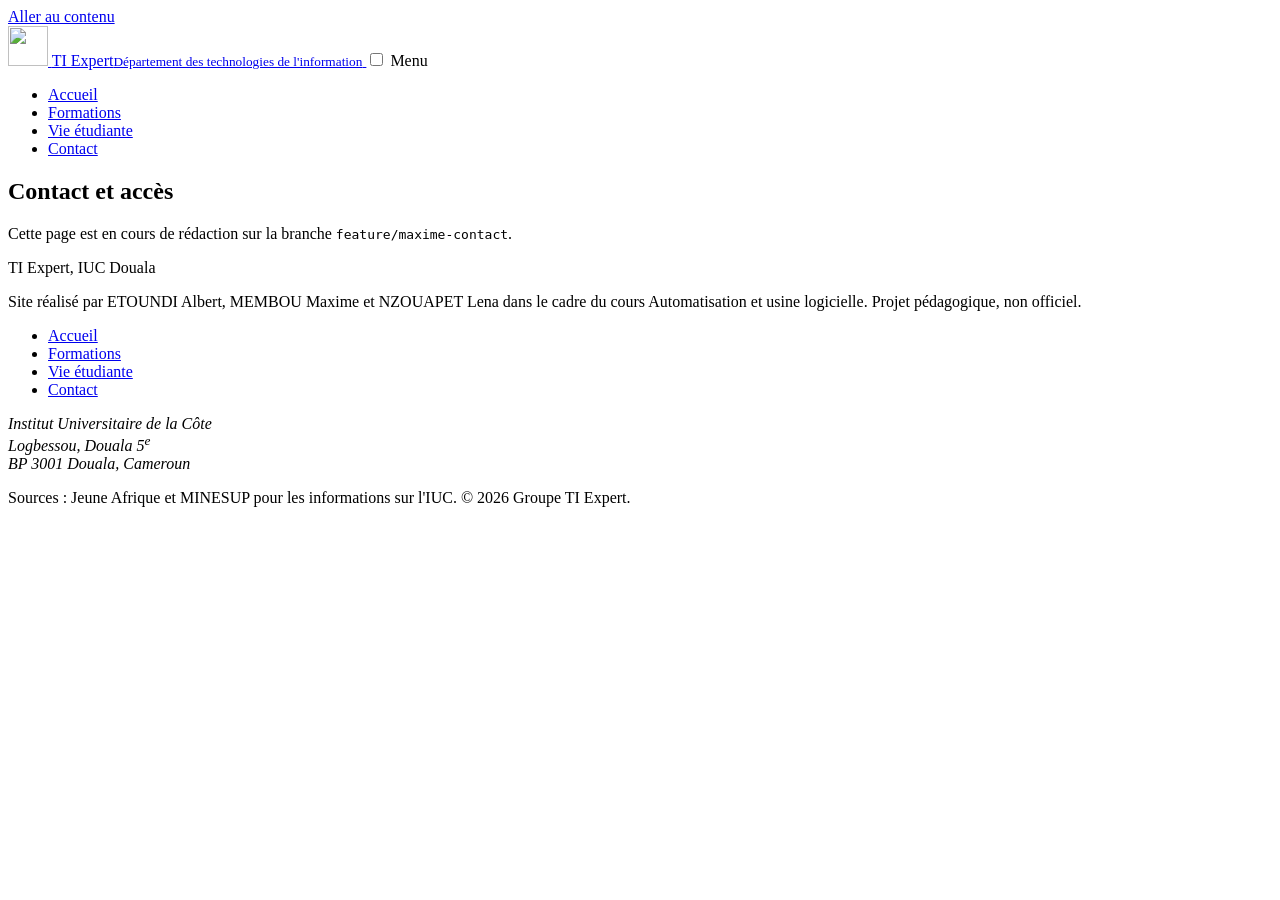
==== contact.html @ 1162a761 "feat: ajoute les squelettes des quatre pages et la navigation commune Chaque page contient l'en-tête" ====
<!DOCTYPE html>
<html lang="fr">
<head>
  <meta charset="utf-8">
  <meta name="viewport" content="width=device-width, initial-scale=1">
  <title>Contact et accès, TI Expert, IUC Douala</title>
  <meta name="description" content="Coordonnées, formulaire de contact et accès au site de Logbessou pour le département TI Expert de l'IUC.">
  <link rel="icon" href="img/logo.svg" type="image/svg+xml">
  <link rel="preconnect" href="https://fonts.googleapis.com">
  <link rel="preconnect" href="https://fonts.gstatic.com" crossorigin>
  <link rel="stylesheet" href="https://fonts.googleapis.com/css2?family=Bricolage+Grotesque:opsz,wght@12..96,600;12..96,800&display=swap">
  <link rel="stylesheet" href="css/base.css">
  <link rel="stylesheet" href="css/contact.css">
</head>
<body>
<a class="skip-link" href="#contenu">Aller au contenu</a>
<header class="site-header">
  <div class="container site-header__bar">
    <a class="brand" href="index.html">
      <img src="img/logo.svg" width="40" height="40" alt="">
      <span>TI Expert<small>Département des technologies de l'information</small></span>
    </a>
    <input class="menu-toggle" type="checkbox" id="menu-toggle" aria-label="Ouvrir le menu">
    <label class="menu-button" for="menu-toggle">Menu</label>
    <nav class="nav" aria-label="Navigation principale">
      <ul><li><a href="index.html">Accueil</a></li><li><a href="formations.html">Formations</a></li><li><a href="vie-etudiante.html">Vie étudiante</a></li><li><a href="contact.html">Contact</a></li></ul>
    </nav>
  </div>
</header>
<main id="contenu">
  <section class="section">
    <div class="container">
      <h1>Contact et accès</h1>
      <p>Cette page est en cours de rédaction sur la branche <code>feature/maxime-contact</code>.</p>
    </div>
  </section>
</main>
<footer class="site-footer">
  <div class="container site-footer__grid">
    <div>
      <p class="site-footer__title">TI Expert, IUC Douala</p>
      <p>Site réalisé par ETOUNDI Albert, MEMBOU Maxime et NZOUAPET Lena dans le cadre du cours Automatisation et usine logicielle. Projet pédagogique, non officiel.</p>
    </div>
    <nav aria-label="Pied de page"><ul><li><a href="index.html">Accueil</a></li><li><a href="formations.html">Formations</a></li><li><a href="vie-etudiante.html">Vie étudiante</a></li><li><a href="contact.html">Contact</a></li></ul></nav>
    <address>Institut Universitaire de la Côte<br>Logbessou, Douala 5<sup>e</sup><br>BP 3001 Douala, Cameroun</address>
  </div>
  <p class="container site-footer__legal">Sources : Jeune Afrique et MINESUP pour les informations sur l'IUC. © 2026 Groupe TI Expert.</p>
</footer>
</body>
</html>
---- css/contact.css ----
/* contact.css : styles propres à la page contact (voir la branche du membre). */
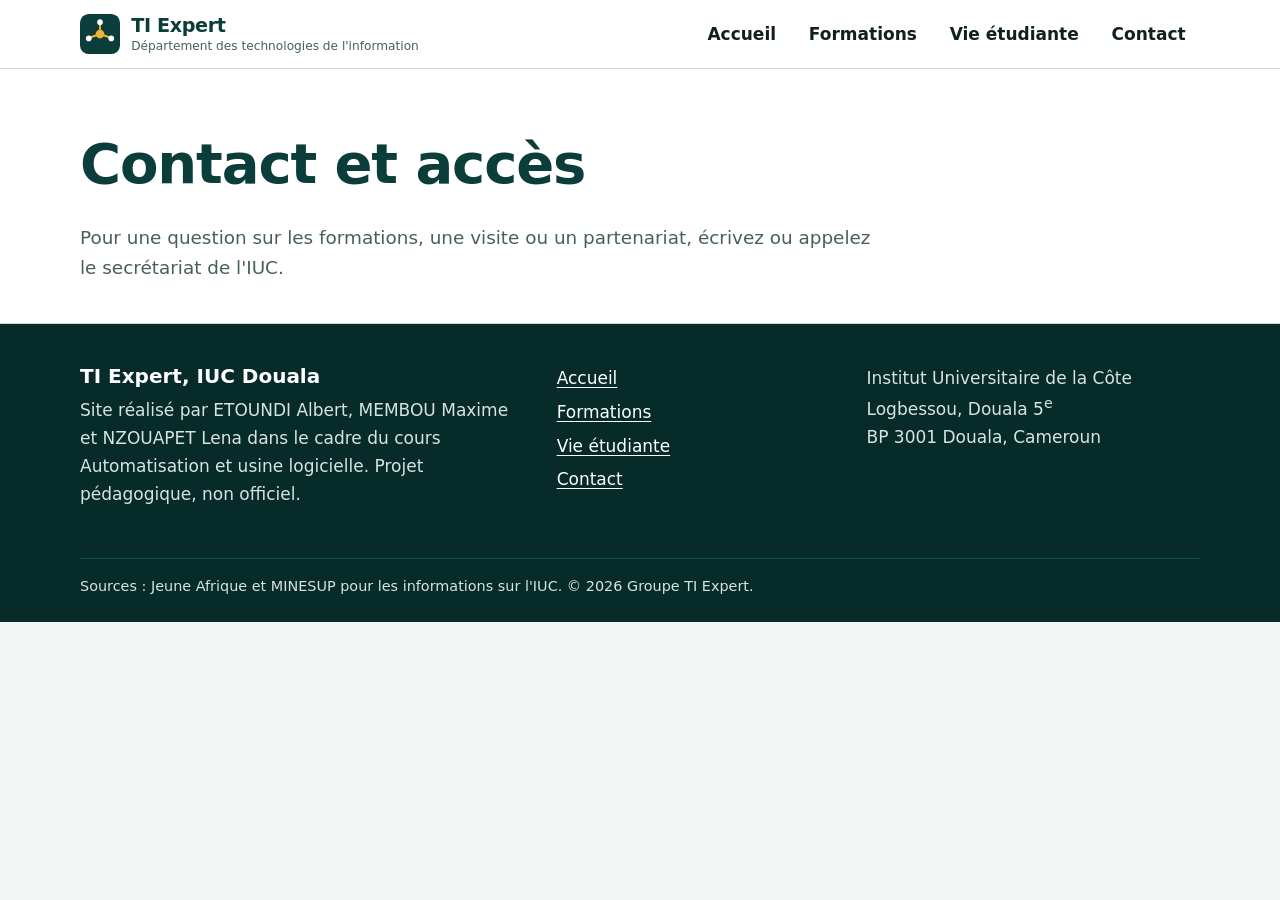
==== commit c7cbc09f: "feat(contact): ajoute l'en-tête de la page Titre et introduction de la page Contact.  Co-Authored-By" ====
--- a/contact.html
+++ b/contact.html
@@ -28,10 +28,10 @@
   </div>
 </header>
 <main id="contenu">
-  <section class="section">
+  <section class="page-head">
     <div class="container">
       <h1>Contact et accès</h1>
-      <p>Cette page est en cours de rédaction sur la branche <code>feature/maxime-contact</code>.</p>
+      <p>Pour une question sur les formations, une visite ou un partenariat, écrivez ou appelez le secrétariat de l'IUC.</p>
     </div>
   </section>
 </main>
--- a/css/base.css
+++ b/css/base.css
@@ -0,0 +1,126 @@
+/* base.css : variables, remise à zéro, typographie, en-tête, pied de page, boutons.
+   Fichier commun à toutes les pages. Les styles propres à une page sont dans css/<page>.css. */
+
+:root {
+  --ocean: #0B3D3A;
+  --ocean-clair: #14524E;
+  --signal: #F2B134;
+  --encre: #10201E;
+  --papier: #F3F6F5;
+  --blanc: #FFFFFF;
+  --trait: #CBD8D5;
+  --discret: #46605B;
+  --lien: #0F6B78;
+  --police-titre: "Bricolage Grotesque", "Segoe UI Variable Display", "Segoe UI", system-ui, -apple-system, Roboto, Helvetica, Arial, sans-serif;
+  --police-texte: "Segoe UI", system-ui, -apple-system, Roboto, Helvetica, Arial, sans-serif;
+}
+
+*, *::before, *::after { box-sizing: border-box; }
+
+html { scroll-behavior: smooth; -webkit-text-size-adjust: 100%; }
+
+body {
+  margin: 0;
+  font: 400 1.0625rem/1.65 var(--police-texte);
+  color: var(--encre);
+  background: var(--papier);
+}
+
+img, svg { display: block; max-width: 100%; }
+
+h1, h2, h3 {
+  font-family: var(--police-titre);
+  line-height: 1.1;
+  letter-spacing: -0.02em;
+  margin: 0 0 0.5em;
+  color: var(--ocean);
+}
+h1 { font-size: clamp(2.1rem, 5vw, 3.5rem); font-weight: 800; }
+h2 { font-size: clamp(1.5rem, 3vw, 2.15rem); font-weight: 800; }
+h3 { font-size: 1.2rem; font-weight: 600; }
+
+p { margin: 0 0 1em; max-width: 68ch; }
+
+a { color: var(--lien); text-underline-offset: 0.2em; }
+a:hover { color: var(--ocean); }
+
+code { font-family: Consolas, "Courier New", monospace; font-size: 0.92em; background: #E3EBE9; padding: 0.1em 0.35em; border-radius: 4px; }
+
+:focus-visible { outline: 3px solid var(--signal); outline-offset: 3px; border-radius: 2px; }
+
+.container { width: min(1120px, 100% - 2.5rem); margin-inline: auto; }
+
+.sr-only {
+  position: absolute; width: 1px; height: 1px; overflow: hidden;
+  clip: rect(0 0 0 0); white-space: nowrap;
+}
+
+.skip-link {
+  position: absolute; left: 1rem; top: -4rem; z-index: 50;
+  background: var(--ocean); color: #fff; padding: 0.6rem 1rem; border-radius: 6px;
+}
+.skip-link:focus { top: 0.75rem; }
+
+/* ----- En-tête et navigation ----- */
+.site-header { position: sticky; top: 0; z-index: 20; background: var(--blanc); border-bottom: 1px solid var(--trait); }
+.site-header__bar { display: flex; align-items: center; justify-content: space-between; gap: 1rem; min-height: 68px; }
+
+.brand {
+  display: flex; align-items: center; gap: 0.7rem; text-decoration: none; color: var(--ocean);
+  font-family: var(--police-titre); font-weight: 800; font-size: 1.2rem; letter-spacing: -0.02em; line-height: 1.1;
+}
+.brand small { display: block; margin-top: 0.2rem; font: 500 0.76rem/1.2 var(--police-texte); letter-spacing: 0; color: var(--discret); }
+
+.nav ul { display: flex; gap: 0.25rem; margin: 0; padding: 0; list-style: none; }
+.nav a { display: block; padding: 0.55rem 0.9rem; border-radius: 6px; color: var(--encre); text-decoration: none; font-weight: 600; }
+.nav a:hover { background: var(--papier); }
+
+.menu-toggle { position: absolute; opacity: 0; pointer-events: none; }
+.menu-button {
+  display: none; padding: 0.5rem 0.9rem; border: 2px solid var(--ocean); border-radius: 6px;
+  color: var(--ocean); font-weight: 700; cursor: pointer;
+}
+.menu-toggle:focus-visible + .menu-button { outline: 3px solid var(--signal); outline-offset: 3px; }
+
+@media (max-width: 760px) {
+  .brand small { display: none; }
+  .menu-button { display: inline-block; }
+  .nav {
+    display: none; position: absolute; top: 100%; left: 0; right: 0;
+    background: var(--blanc); border-bottom: 1px solid var(--trait); padding: 0.5rem 1.25rem 1rem;
+  }
+  .nav ul { flex-direction: column; }
+  .menu-toggle:checked ~ .nav { display: block; }
+}
+
+/* ----- Sections, entête de page ----- */
+.section { padding-block: clamp(2.5rem, 6vw, 4.5rem); }
+.section--alt { background: var(--blanc); border-block: 1px solid var(--trait); }
+.section__intro { color: var(--discret); font-size: 1.1rem; }
+
+.page-head { padding-block: clamp(2.5rem, 6vw, 4rem) clamp(1.5rem, 4vw, 2.5rem); background: var(--blanc); border-bottom: 1px solid var(--trait); }
+.page-head p { font-size: 1.15rem; color: var(--discret); margin-bottom: 0; }
+
+/* ----- Boutons ----- */
+.btn {
+  display: inline-block; padding: 0.8rem 1.3rem; border: 2px solid var(--ocean); border-radius: 6px;
+  font-weight: 700; text-decoration: none; transition: background 0.15s, color 0.15s, border-color 0.15s;
+}
+.btn--primary { background: var(--ocean); color: #fff; }
+.btn--primary:hover { background: var(--signal); border-color: var(--signal); color: var(--encre); }
+.btn--ghost { background: transparent; color: var(--ocean); }
+.btn--ghost:hover { background: var(--ocean); color: #fff; }
+
+/* ----- Pied de page ----- */
+.site-footer { background: #072B29; color: #D6E4E1; padding-block: 2.5rem 1.5rem; }
+.site-footer a { color: #fff; }
+.site-footer__grid { display: grid; grid-template-columns: 1.6fr 1fr 1.2fr; gap: 2rem; }
+.site-footer__title { font: 800 1.25rem/1.2 var(--police-titre); color: #fff; margin-bottom: 0.5rem; }
+.site-footer ul { list-style: none; margin: 0; padding: 0; }
+.site-footer li { margin-bottom: 0.35rem; }
+.site-footer address { font-style: normal; }
+.site-footer__legal { margin: 2rem auto 0; padding-top: 1rem; border-top: 1px solid var(--ocean-clair); font-size: 0.9rem; max-width: none; }
+
+@media (max-width: 760px) {
+  .site-footer__grid { grid-template-columns: 1fr; gap: 1.25rem; }
+}
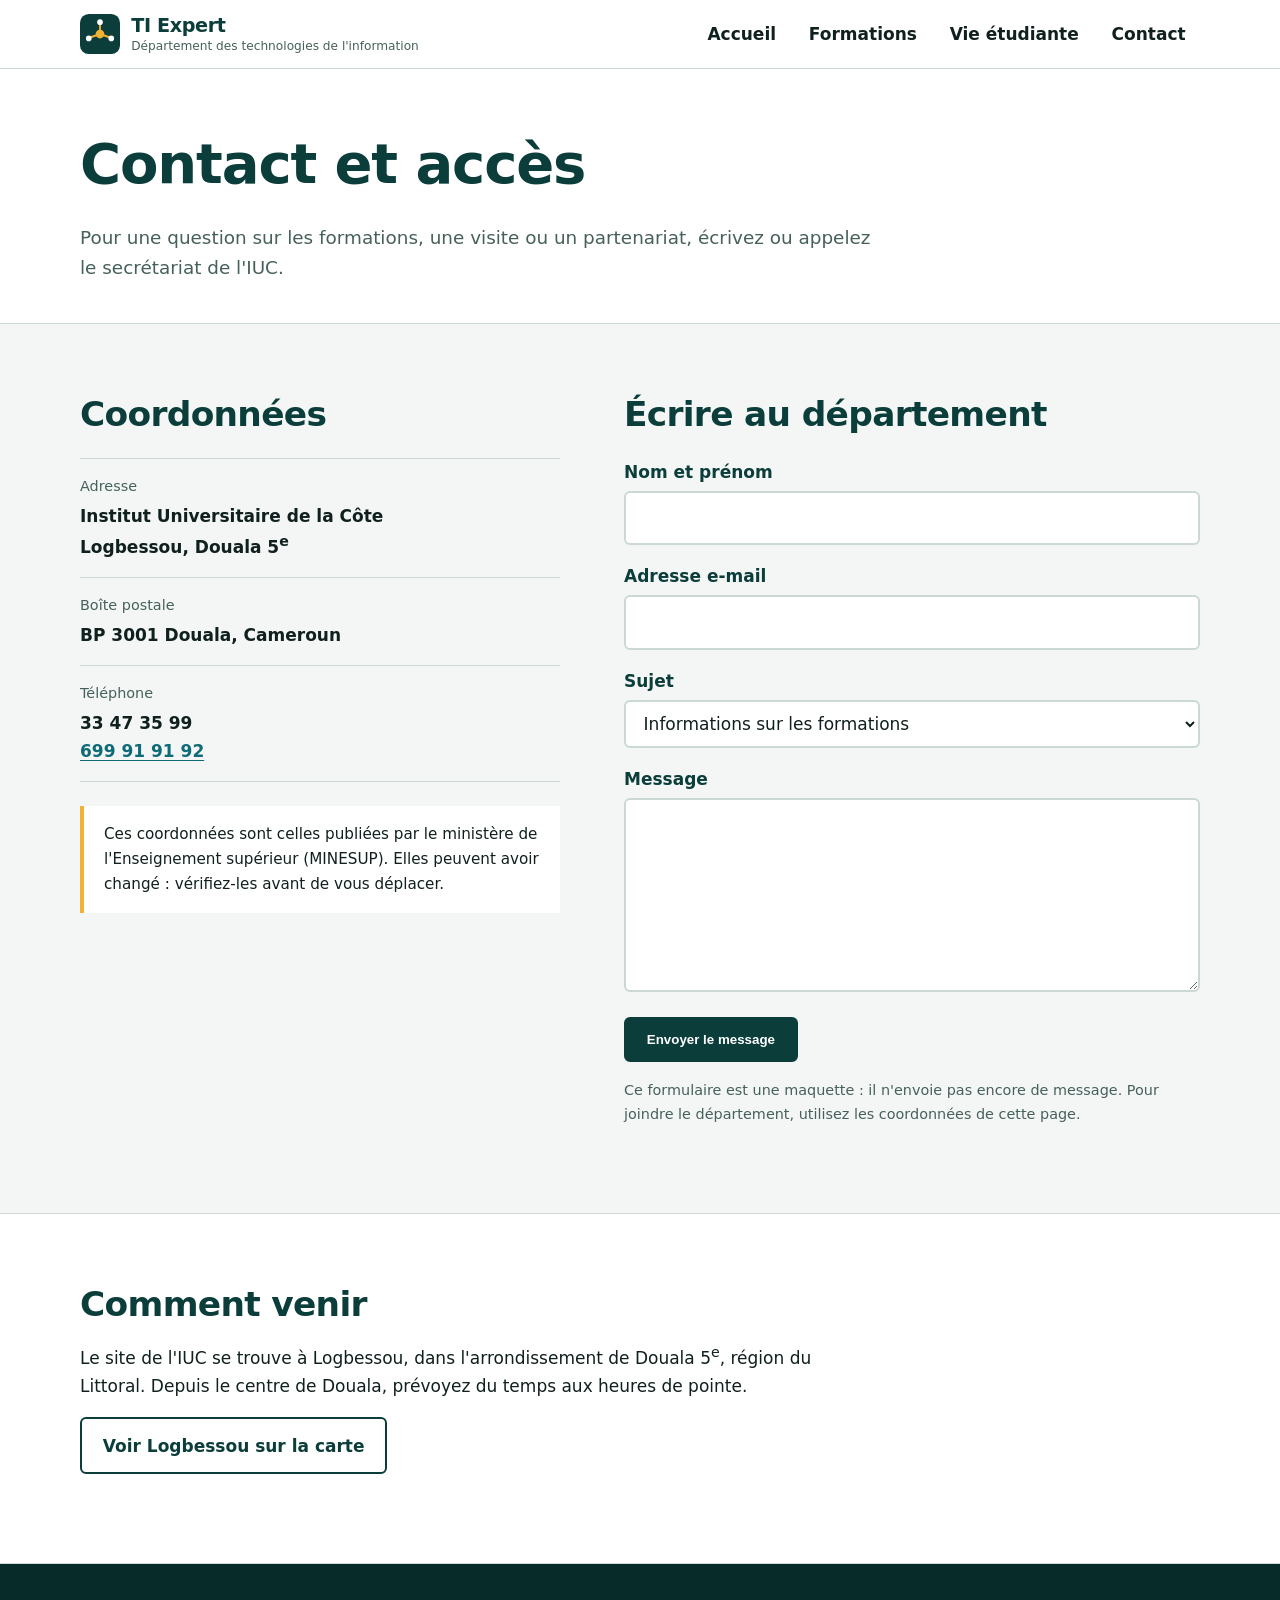
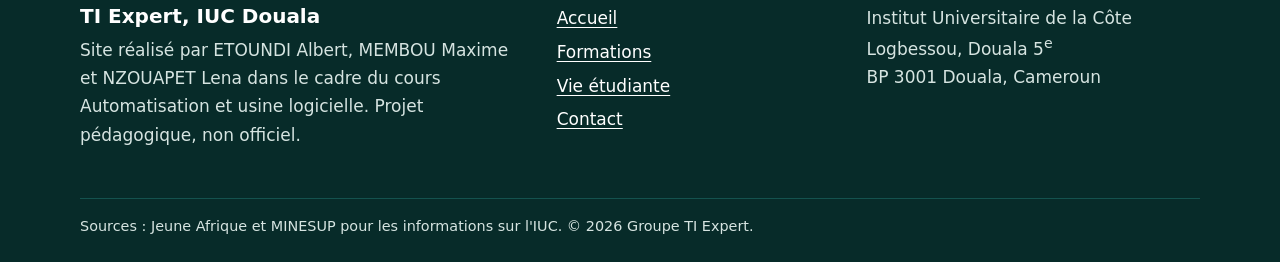
==== commit 000ed500: "feat(contact): ajoute la section d'accès Texte d'accès et lien vers une carte de Logbessou.  Co-Auth" ====
--- a/contact.html
+++ b/contact.html
@@ -34,6 +34,54 @@
       <p>Pour une question sur les formations, une visite ou un partenariat, écrivez ou appelez le secrétariat de l'IUC.</p>
     </div>
   </section>
+  <section class="section" id="coordonnees">
+    <div class="container contact">
+      <div>
+        <h2>Coordonnées</h2>
+        <dl class="coordonnees">
+          <div><dt>Adresse</dt><dd>Institut Universitaire de la Côte<br>Logbessou, Douala 5<sup>e</sup></dd></div>
+          <div><dt>Boîte postale</dt><dd>BP 3001 Douala, Cameroun</dd></div>
+          <div><dt>Téléphone</dt><dd>33 47 35 99<br><a href="tel:+237699919192">699 91 91 92</a></dd></div>
+        </dl>
+        <p class="note">Ces coordonnées sont celles publiées par le ministère de l'Enseignement supérieur (MINESUP). Elles peuvent avoir changé : vérifiez-les avant de vous déplacer.</p>
+      </div>
+      <div id="formulaire">
+        <h2>Écrire au département</h2>
+        <form class="formulaire" action="#" method="post">
+          <p>
+            <label for="nom">Nom et prénom</label>
+            <input id="nom" name="nom" type="text" autocomplete="name" required>
+          </p>
+          <p>
+            <label for="email">Adresse e-mail</label>
+            <input id="email" name="email" type="email" autocomplete="email" required>
+          </p>
+          <p>
+            <label for="sujet">Sujet</label>
+            <select id="sujet" name="sujet">
+              <option>Informations sur les formations</option>
+              <option>Inscription</option>
+              <option>Partenariat avec une entreprise</option>
+              <option>Autre demande</option>
+            </select>
+          </p>
+          <p>
+            <label for="message">Message</label>
+            <textarea id="message" name="message" rows="6" required></textarea>
+          </p>
+          <p><button class="btn btn--primary" type="submit">Envoyer le message</button></p>
+          <p class="formulaire__note">Ce formulaire est une maquette : il n'envoie pas encore de message. Pour joindre le département, utilisez les coordonnées de cette page.</p>
+        </form>
+      </div>
+    </div>
+  </section>
+  <section class="section section--alt" id="acces">
+    <div class="container">
+      <h2>Comment venir</h2>
+      <p>Le site de l'IUC se trouve à Logbessou, dans l'arrondissement de Douala 5<sup>e</sup>, région du Littoral. Depuis le centre de Douala, prévoyez du temps aux heures de pointe.</p>
+      <p><a class="btn btn--ghost" href="https://www.openstreetmap.org/search?query=Logbessou%20Douala" target="_blank" rel="noopener">Voir Logbessou sur la carte</a></p>
+    </div>
+  </section>
 </main>
 <footer class="site-footer">
   <div class="container site-footer__grid">
--- a/css/contact.css
+++ b/css/contact.css
@@ -1 +1,30 @@
-/* contact.css : styles propres à la page contact (voir la branche du membre). */
+/* contact.css : styles propres à la page Contact */
+
+.contact { display: grid; grid-template-columns: 1fr 1.2fr; gap: clamp(2rem, 5vw, 4rem); align-items: start; }
+.coordonnees { margin: 1.5rem 0 0; }
+.coordonnees div { padding: 1rem 0; border-top: 1px solid var(--trait); }
+.coordonnees div:last-child { border-bottom: 1px solid var(--trait); }
+.coordonnees dt { font-size: 0.9rem; color: var(--discret); margin-bottom: 0.2rem; }
+.coordonnees dd { margin: 0; font-weight: 600; }
+.note { margin-top: 1.5rem; padding: 1rem 1.25rem; border-left: 4px solid var(--signal); background: var(--blanc); font-size: 0.95rem; }
+
+@media (max-width: 860px) {
+  .contact { grid-template-columns: 1fr; }
+}
+
+/* Formulaire */
+.formulaire { margin-top: 1.5rem; }
+.formulaire p { max-width: none; }
+.formulaire label { display: block; font-weight: 700; margin-bottom: 0.3rem; color: var(--ocean); }
+.formulaire input, .formulaire select, .formulaire textarea {
+  width: 100%; padding: 0.7rem 0.85rem; font: inherit; color: var(--encre);
+  background: var(--blanc); border: 2px solid var(--trait); border-radius: 6px;
+}
+.formulaire input:hover, .formulaire select:hover, .formulaire textarea:hover { border-color: var(--discret); }
+.formulaire input:focus, .formulaire select:focus, .formulaire textarea:focus { border-color: var(--ocean); outline: 3px solid var(--signal); outline-offset: 1px; }
+.formulaire input:user-invalid, .formulaire textarea:user-invalid { border-color: #B3261E; }
+.formulaire textarea { resize: vertical; }
+.formulaire__note { font-size: 0.9rem; color: var(--discret); }
+
+/* Accès */
+#acces { scroll-margin-top: 5rem; }
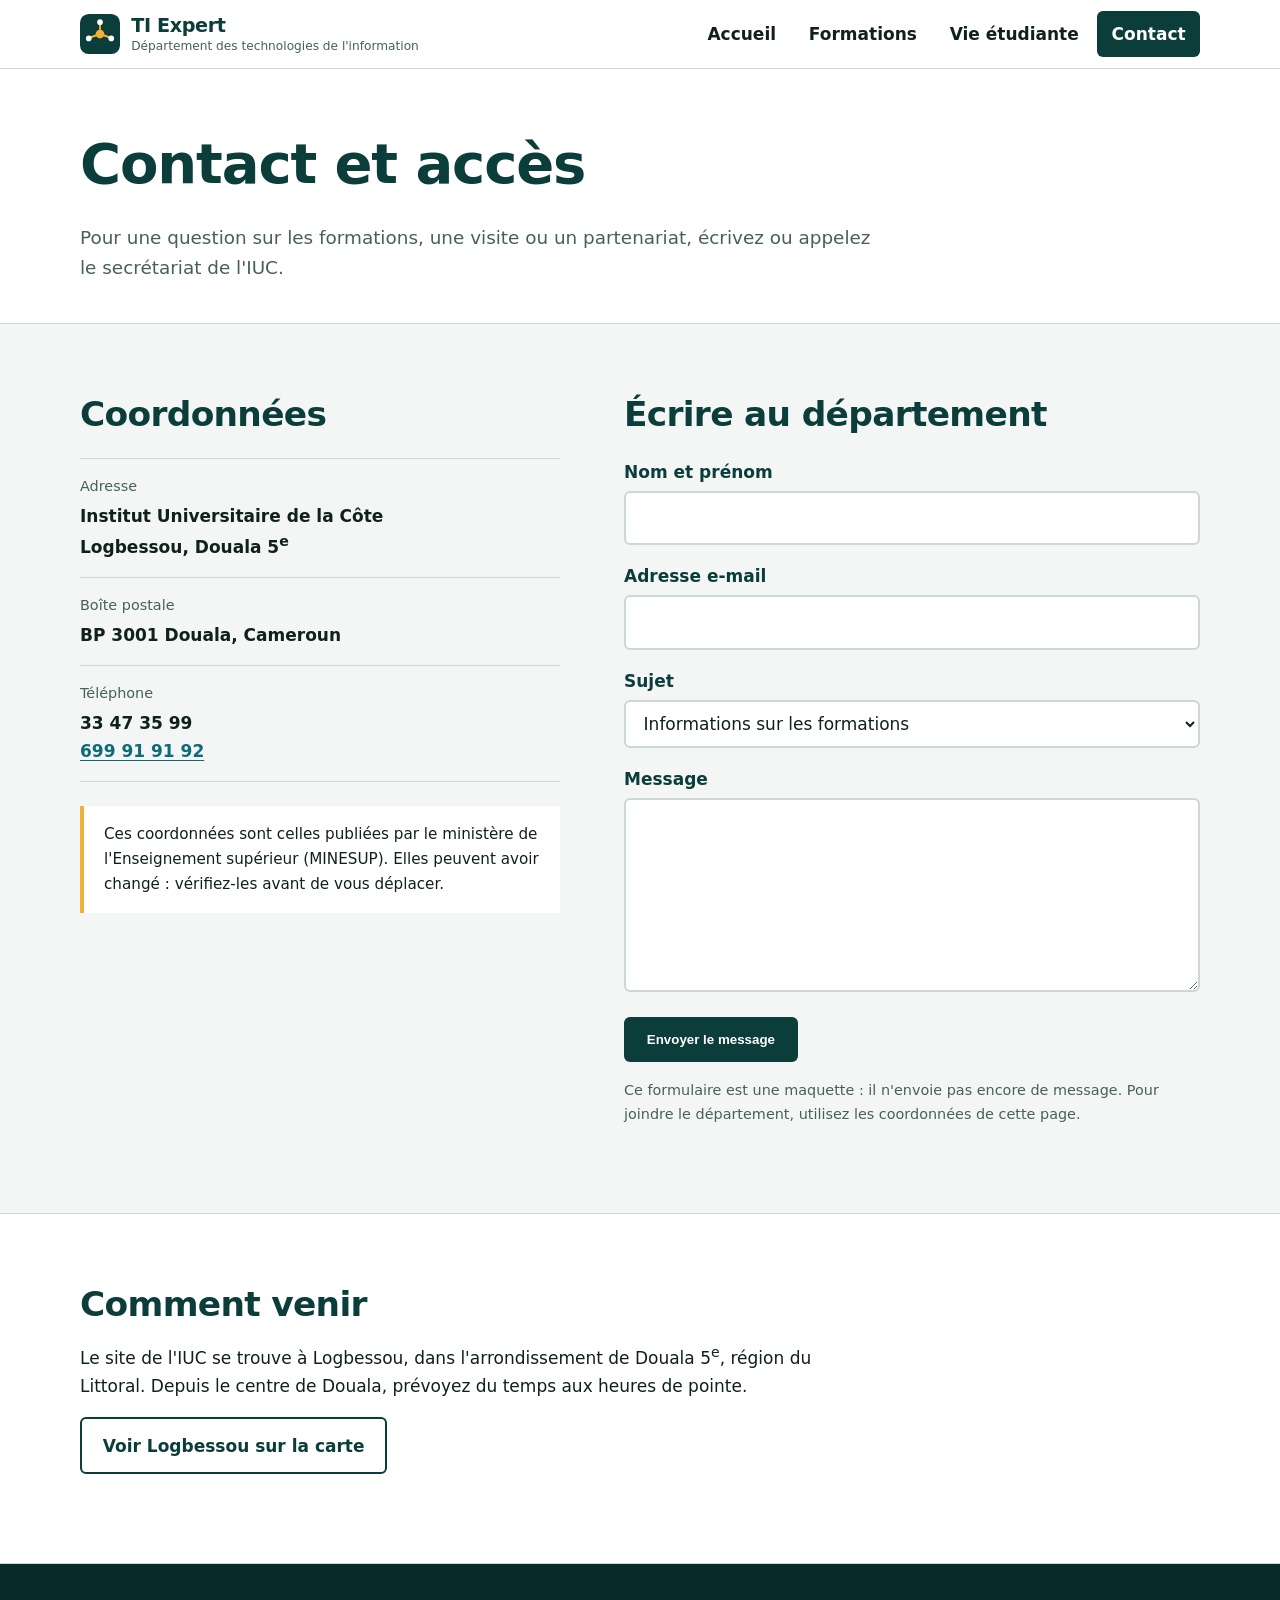
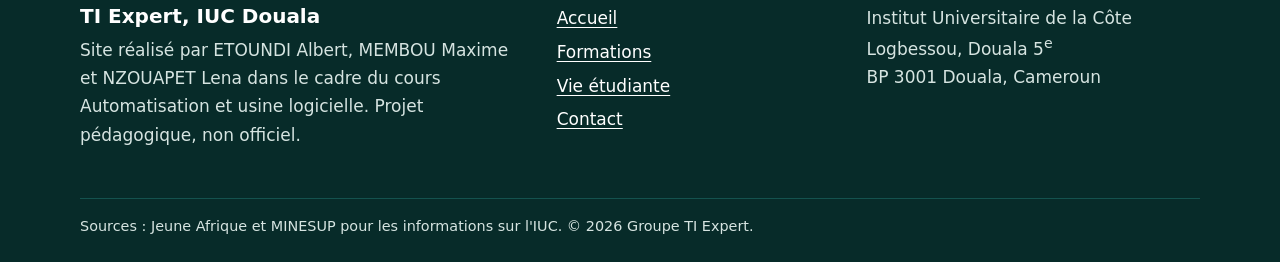
==== commit 27ac46b5: "Merge pull request #5 from fix/lena-navigation-active fix: signale la page courante dans le menu  Co" ====
--- a/contact.html
+++ b/contact.html
@@ -23,7 +23,7 @@
     <input class="menu-toggle" type="checkbox" id="menu-toggle" aria-label="Ouvrir le menu">
     <label class="menu-button" for="menu-toggle">Menu</label>
     <nav class="nav" aria-label="Navigation principale">
-      <ul><li><a href="index.html">Accueil</a></li><li><a href="formations.html">Formations</a></li><li><a href="vie-etudiante.html">Vie étudiante</a></li><li><a href="contact.html">Contact</a></li></ul>
+      <ul><li><a href="index.html">Accueil</a></li><li><a href="formations.html">Formations</a></li><li><a href="vie-etudiante.html">Vie étudiante</a></li><li><a href="contact.html" aria-current="page">Contact</a></li></ul>
     </nav>
   </div>
 </header>
--- a/css/base.css
+++ b/css/base.css
@@ -74,6 +74,7 @@
 .nav ul { display: flex; gap: 0.25rem; margin: 0; padding: 0; list-style: none; }
 .nav a { display: block; padding: 0.55rem 0.9rem; border-radius: 6px; color: var(--encre); text-decoration: none; font-weight: 600; }
 .nav a:hover { background: var(--papier); }
+.nav a[aria-current="page"] { background: var(--ocean); color: #fff; }
 
 .menu-toggle { position: absolute; opacity: 0; pointer-events: none; }
 .menu-button {
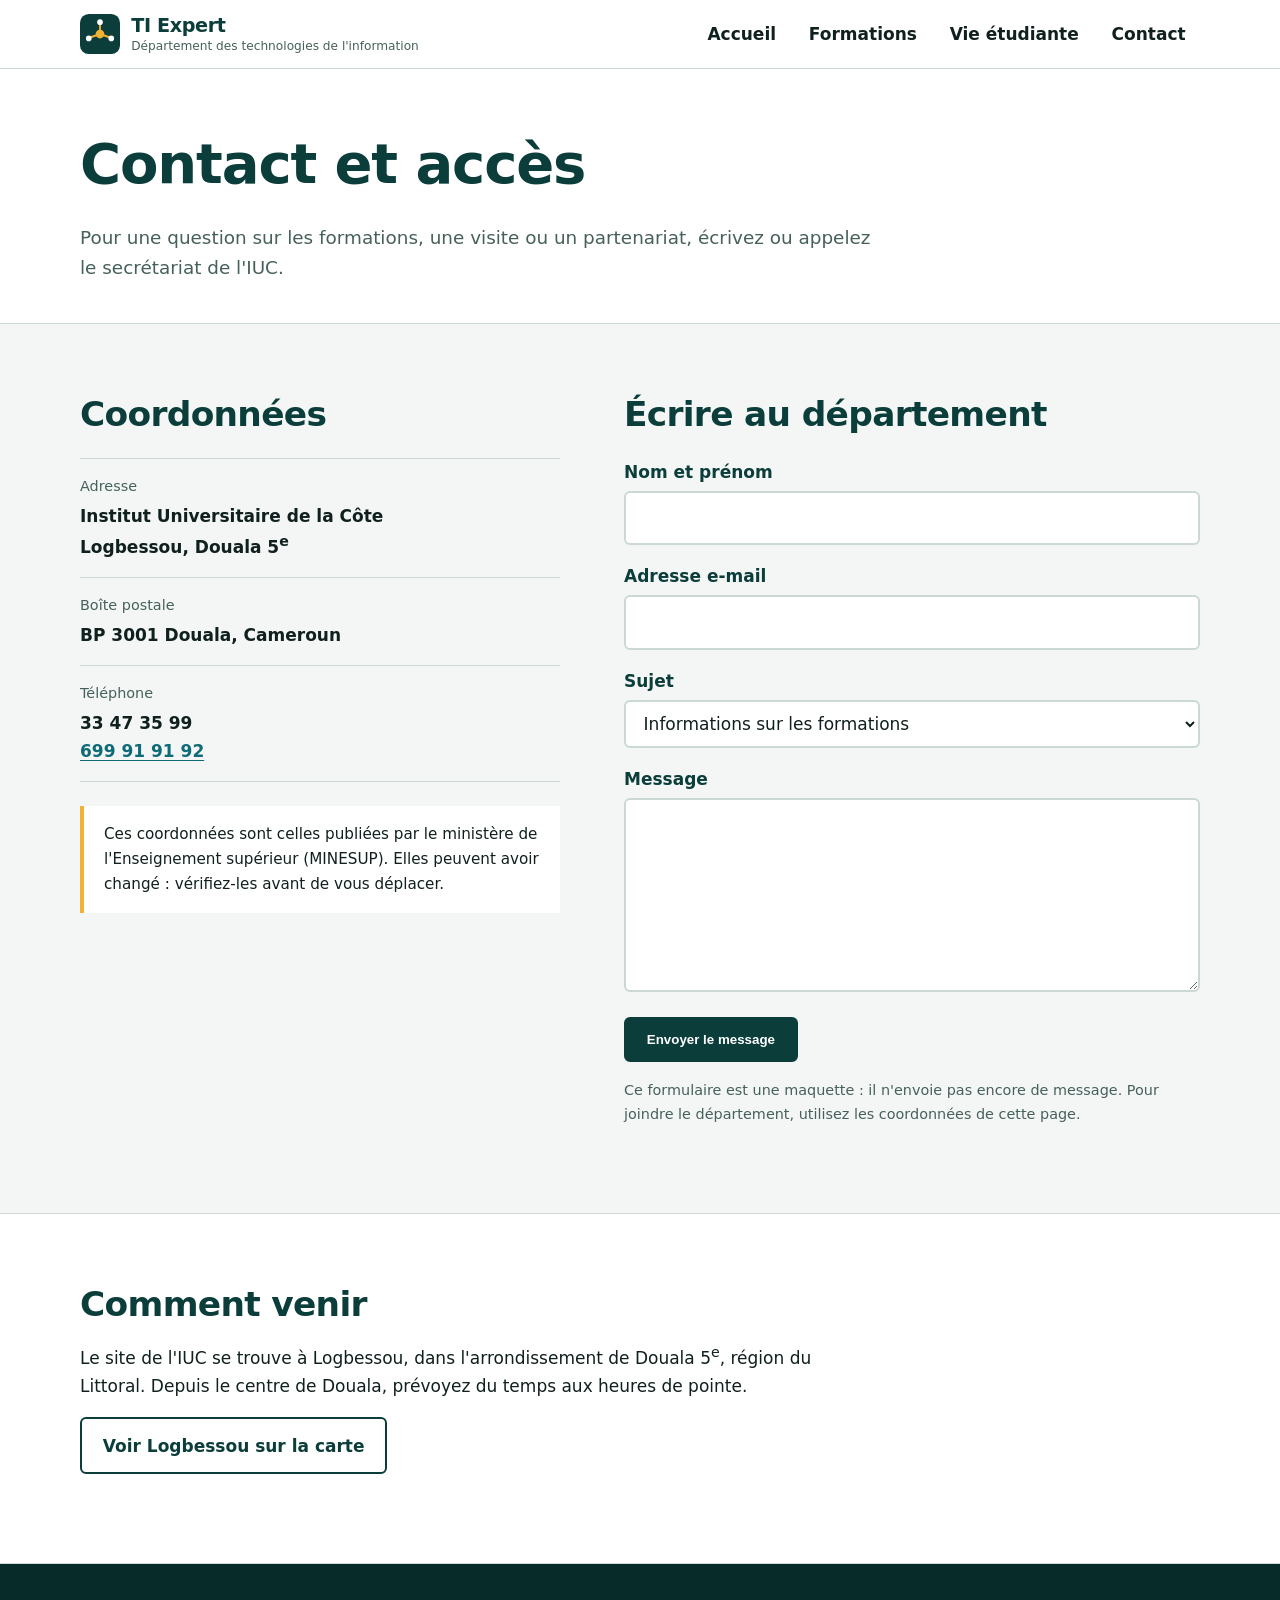
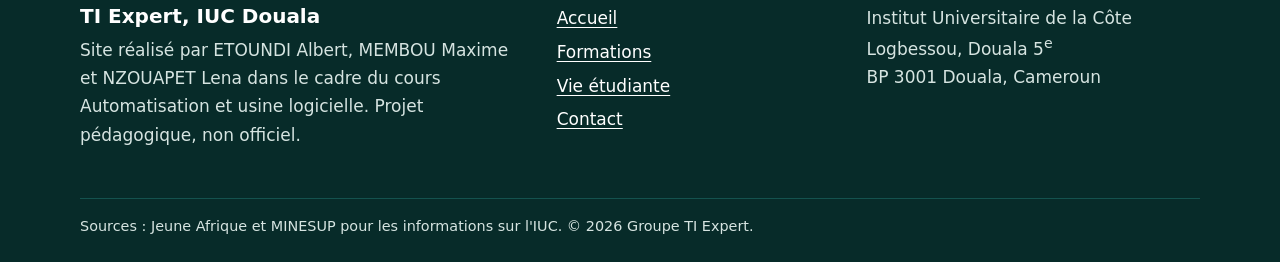
==== commit 206f300e: "Merge pull request #4 from feature/maxime-contact feat: page Contact et accès  Co-Authored-By: Claud" ====
--- a/contact.html
+++ b/contact.html
@@ -23,7 +23,7 @@
     <input class="menu-toggle" type="checkbox" id="menu-toggle" aria-label="Ouvrir le menu">
     <label class="menu-button" for="menu-toggle">Menu</label>
     <nav class="nav" aria-label="Navigation principale">
-      <ul><li><a href="index.html">Accueil</a></li><li><a href="formations.html">Formations</a></li><li><a href="vie-etudiante.html">Vie étudiante</a></li><li><a href="contact.html" aria-current="page">Contact</a></li></ul>
+      <ul><li><a href="index.html">Accueil</a></li><li><a href="formations.html">Formations</a></li><li><a href="vie-etudiante.html">Vie étudiante</a></li><li><a href="contact.html">Contact</a></li></ul>
     </nav>
   </div>
 </header>
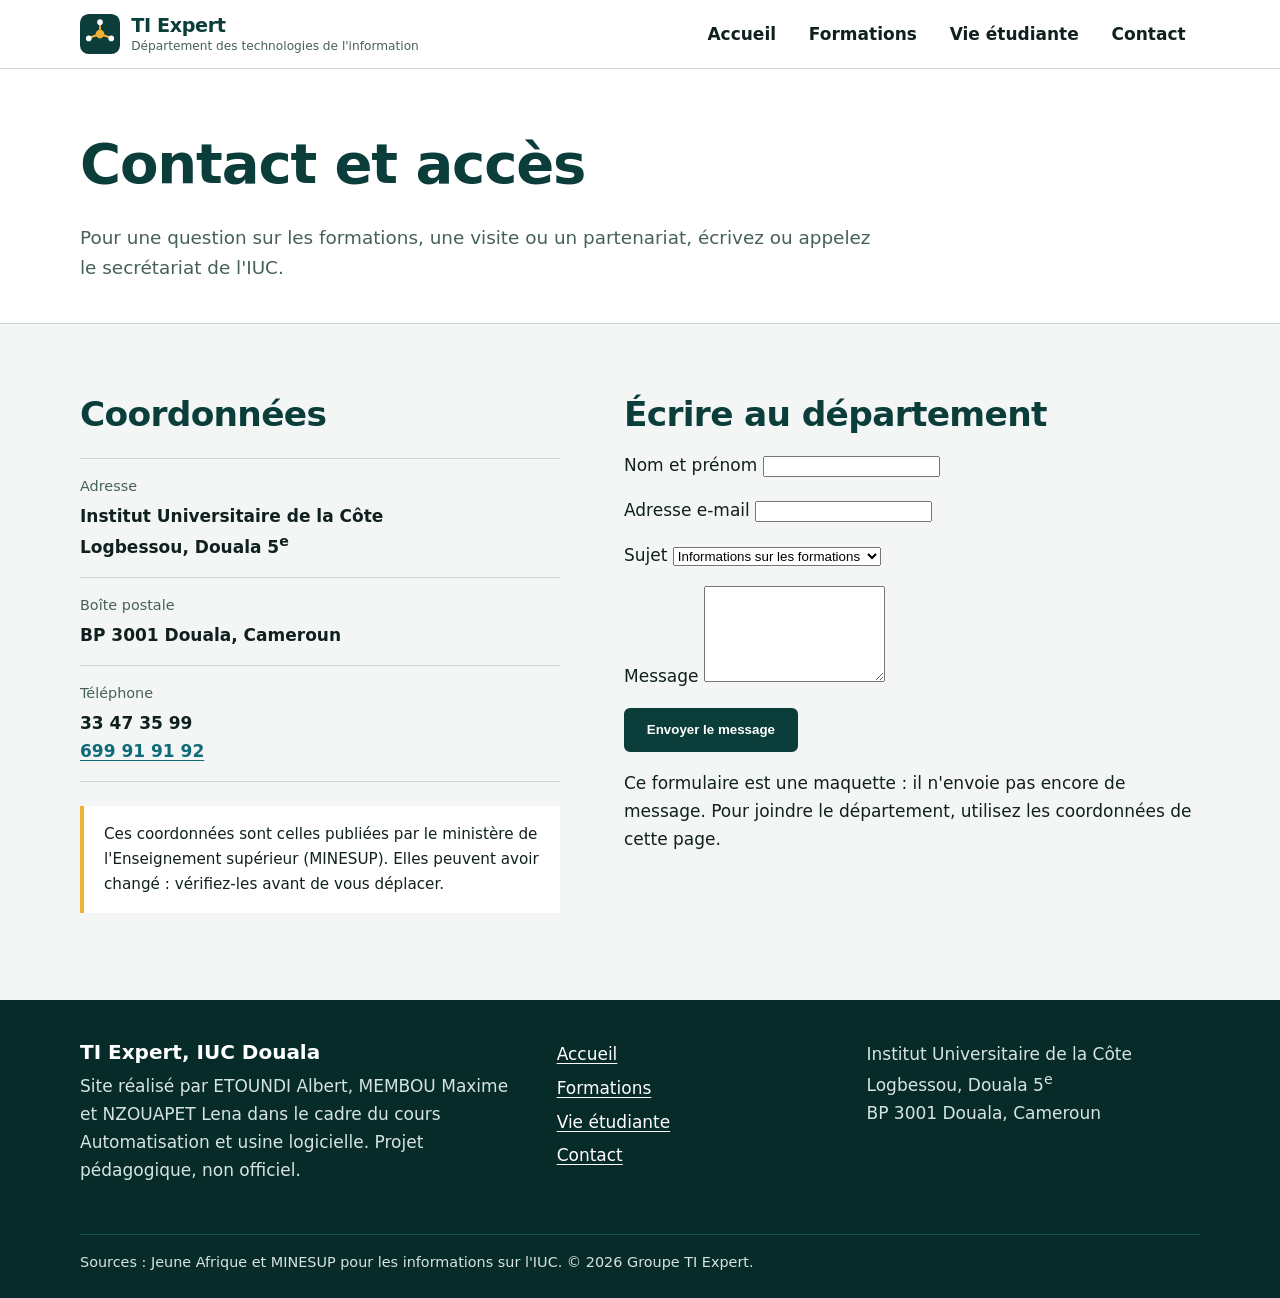
==== commit 7ac1adbe: "feat(contact): ajoute les coordonnées et le formulaire de contact Adresse, boîte postale et téléphon" ====
--- a/contact.html
+++ b/contact.html
@@ -75,13 +75,6 @@
       </div>
     </div>
   </section>
-  <section class="section section--alt" id="acces">
-    <div class="container">
-      <h2>Comment venir</h2>
-      <p>Le site de l'IUC se trouve à Logbessou, dans l'arrondissement de Douala 5<sup>e</sup>, région du Littoral. Depuis le centre de Douala, prévoyez du temps aux heures de pointe.</p>
-      <p><a class="btn btn--ghost" href="https://www.openstreetmap.org/search?query=Logbessou%20Douala" target="_blank" rel="noopener">Voir Logbessou sur la carte</a></p>
-    </div>
-  </section>
 </main>
 <footer class="site-footer">
   <div class="container site-footer__grid">
--- a/css/contact.css
+++ b/css/contact.css
@@ -11,20 +11,3 @@
 @media (max-width: 860px) {
   .contact { grid-template-columns: 1fr; }
 }
-
-/* Formulaire */
-.formulaire { margin-top: 1.5rem; }
-.formulaire p { max-width: none; }
-.formulaire label { display: block; font-weight: 700; margin-bottom: 0.3rem; color: var(--ocean); }
-.formulaire input, .formulaire select, .formulaire textarea {
-  width: 100%; padding: 0.7rem 0.85rem; font: inherit; color: var(--encre);
-  background: var(--blanc); border: 2px solid var(--trait); border-radius: 6px;
-}
-.formulaire input:hover, .formulaire select:hover, .formulaire textarea:hover { border-color: var(--discret); }
-.formulaire input:focus, .formulaire select:focus, .formulaire textarea:focus { border-color: var(--ocean); outline: 3px solid var(--signal); outline-offset: 1px; }
-.formulaire input:user-invalid, .formulaire textarea:user-invalid { border-color: #B3261E; }
-.formulaire textarea { resize: vertical; }
-.formulaire__note { font-size: 0.9rem; color: var(--discret); }
-
-/* Accès */
-#acces { scroll-margin-top: 5rem; }
